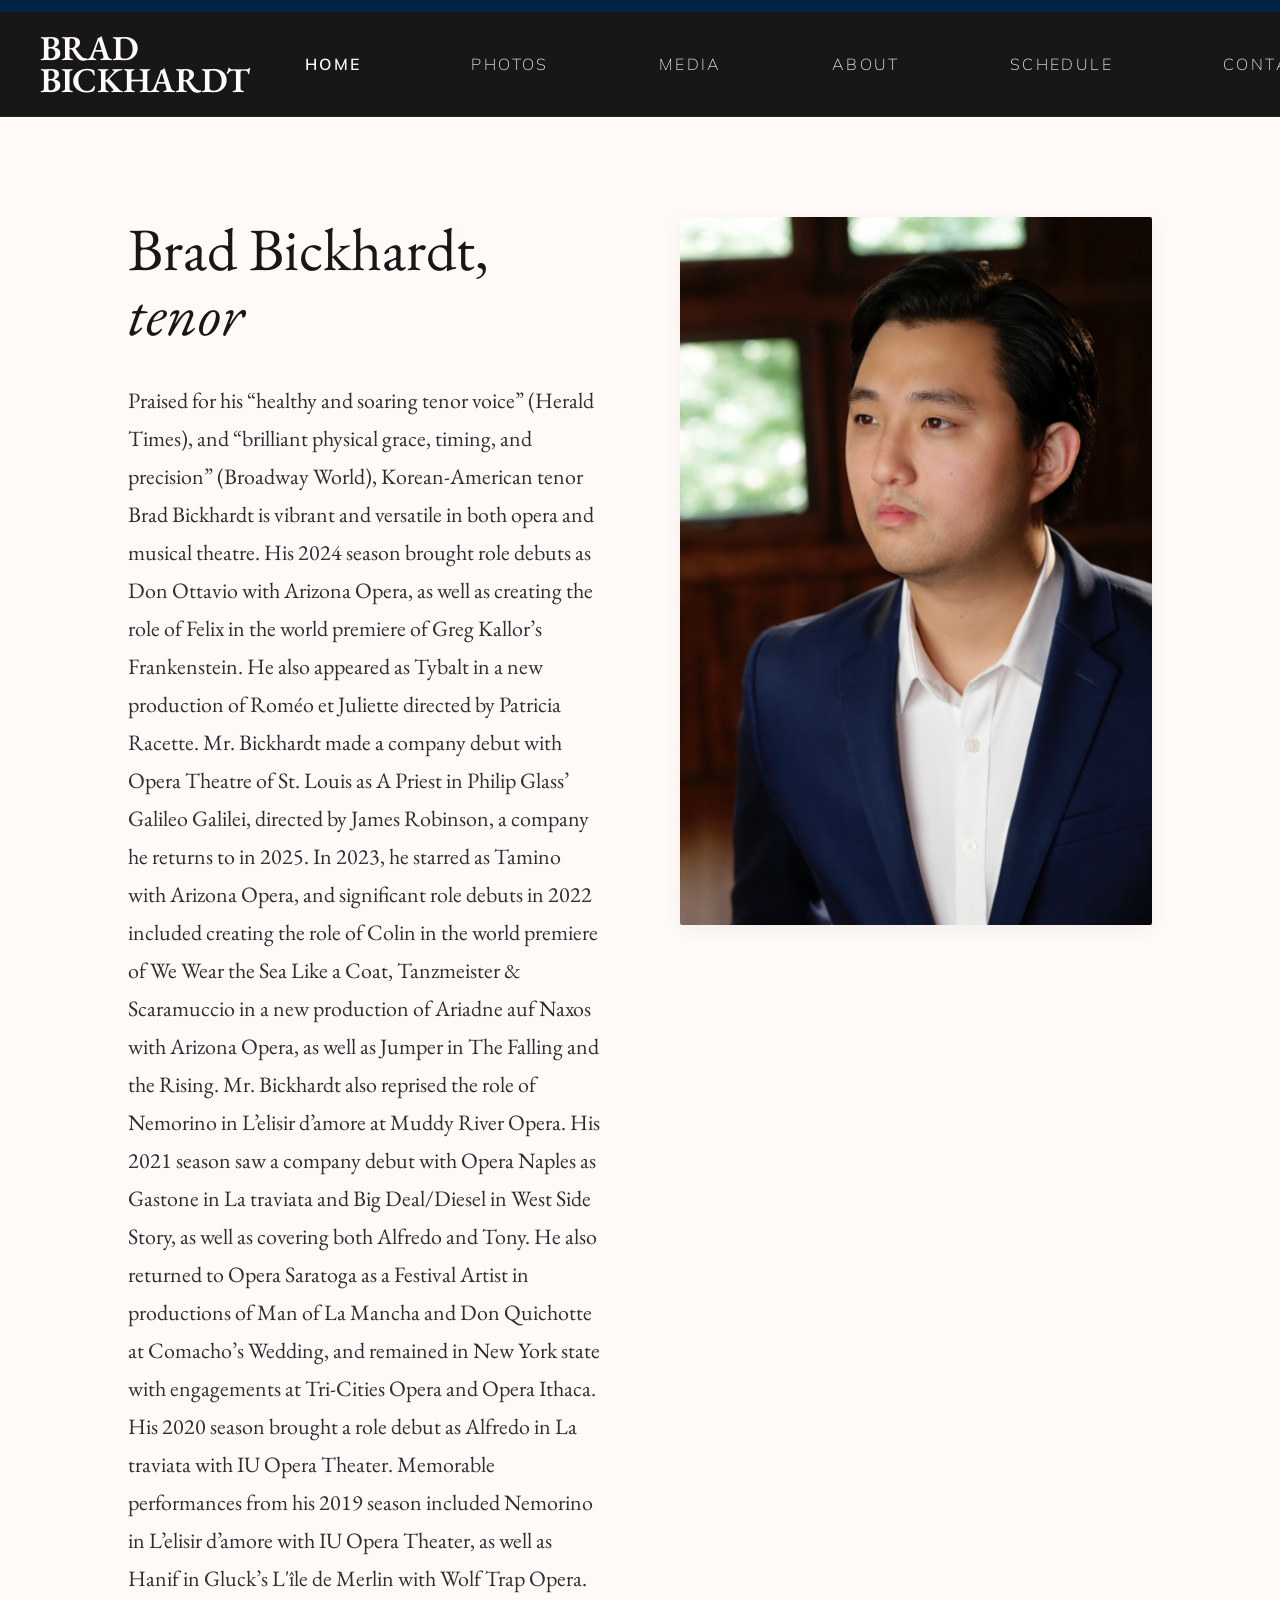
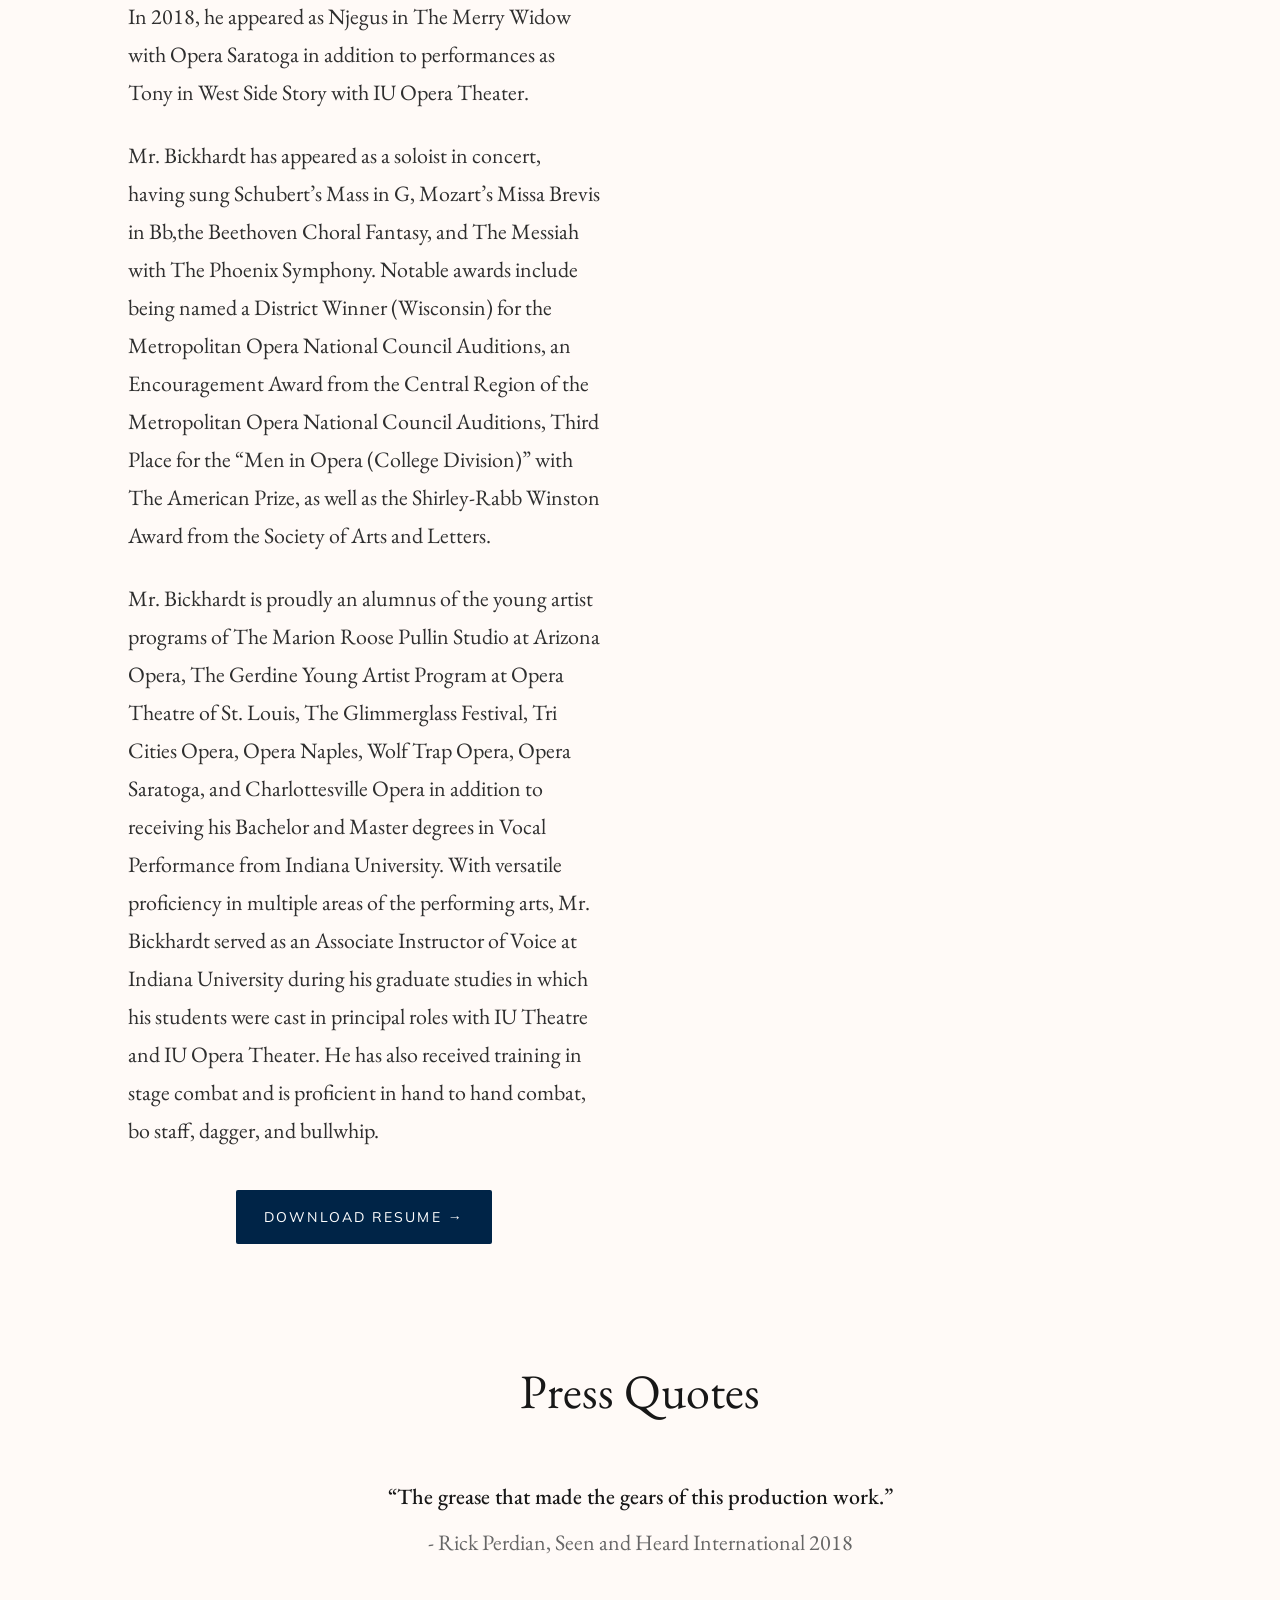
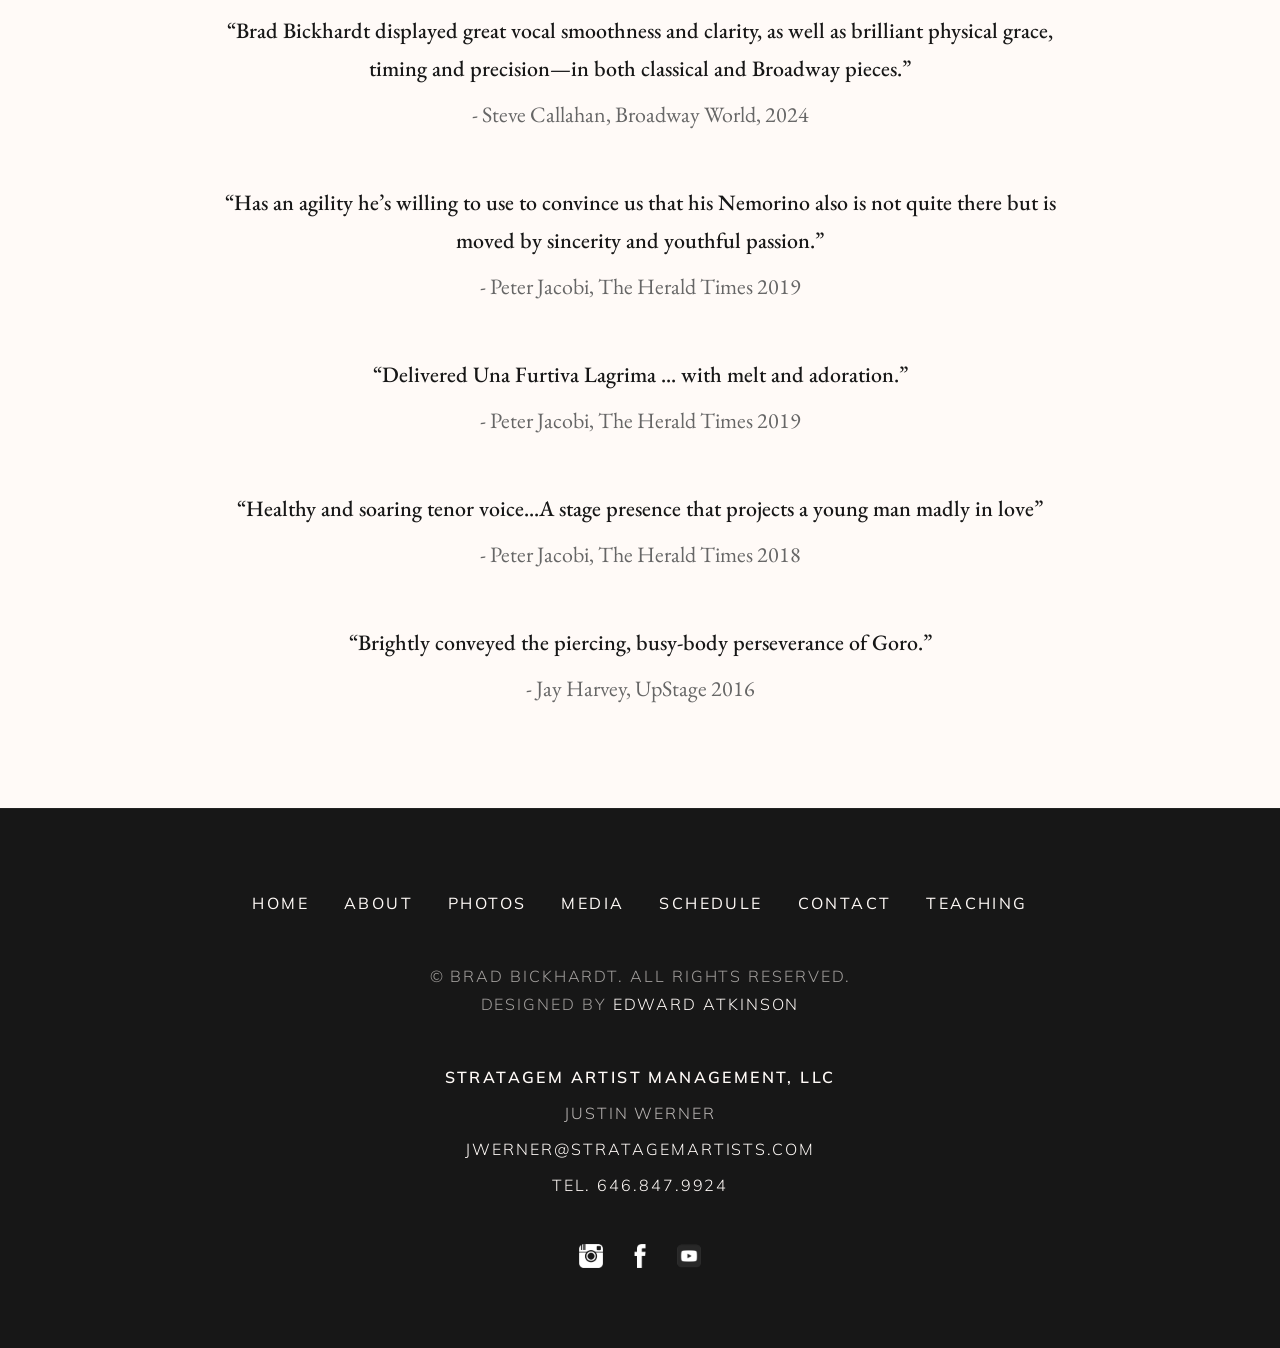
==== about/index.html @ 99a53873 "Add files via upload" ====
<!DOCTYPE html>
<html lang="en">
<head>
  <meta charset="UTF-8">
  <meta name="viewport" content="width=device-width, initial-scale=1.0">
  <title>About | Brad Bickhardt | Tenor</title>
  
  <!-- Google Fonts (EB Garamond 400/600 & Mulish 200/300/400/600) -->
  <link rel="preconnect" href="https://fonts.googleapis.com">
  <link rel="preconnect" href="https://fonts.gstatic.com" crossorigin>
  <link href="https://fonts.googleapis.com/css2?family=EB+Garamond:ital,wght@0,400..600;1,400..600&family=Mulish:wght@200;300;400;600&display=swap" rel="stylesheet">
  
  <!-- Home Page Relative Stylesheet Link -->
  <link rel="stylesheet" href="../style.css">
</head>
<body>

  <!-- Navigation Bar Component -->
  <header class="site-header">
    <div class="header-container">
      <!-- 1. Logo (Extreme Left) -->
      <a href="../" class="logo">
        BRAD<br>BICKHARDT
      </a>

      <!-- 2. Navigation Menu (Middle) -->
      <nav class="nav-menu">
        <ul class="nav-list">
          <li><a href="../" class="nav-link active">HOME</a></li>
          <li><a href="../photos/" class="nav-link">PHOTOS</a></li>
          <li><a href="../media/" class="nav-link">MEDIA</a></li>
          <li><a href="../about/" class="nav-link">ABOUT</a></li>
          <li><a href="../schedule/" class="nav-link">SCHEDULE</a></li>
          <li><a href="../contact/" class="nav-link">CONTACT</a></li>
          <li><a href="../teaching/" class="nav-link">TEACHING</a></li>
        </ul>
      </nav>

      <!-- 3. CTA Contact Button (Extreme Right on Desktop) -->
      <a href="/contact/" class="desktop-cta-button">CONTACT</a>

      <!-- 4. Hamburger Toggle (Extreme Right on Mobile) -->
      <button class="menu-toggle" aria-label="Toggle menu" aria-expanded="false">
        <span class="hamburger-line"></span>
        <span class="hamburger-line"></span>
        <span class="hamburger-line"></span>
      </button>
    </div>
  </header>

  <!-- Main Content Area -->
<main>
  <section class="about-section">
    <div class="about-container">
      
      <!-- SUB-SECTION 1: THE BIO GRID (Equal 2-Column Split) -->
      <div class="about-grid">
        <!-- Left Column: Biography Copy & Download Button -->
        <div class="about-text-col">
          <h1 class="about-headline">Brad Bickhardt, <em>tenor</em></h1>
          
          <p class="about-paragraph">Praised for his “healthy and soaring tenor voice” (Herald Times), and “brilliant physical grace, timing, and precision” (Broadway World),  Korean-American tenor Brad Bickhardt is vibrant and versatile in both opera and musical theatre. His 2024 season brought role debuts as Don Ottavio with Arizona Opera, as well as creating the role of Felix in the world premiere of Greg Kallor’s Frankenstein. He also appeared as Tybalt in a new production of Roméo et Juliette directed by Patricia Racette.  Mr. Bickhardt made a company debut with Opera Theatre of St. Louis as A Priest in Philip Glass’ Galileo Galilei, directed by James Robinson, a company he returns to in 2025. In 2023, he starred as Tamino with Arizona Opera, and significant role debuts in 2022 included creating the role of Colin in the world premiere of We Wear the Sea Like a Coat, Tanzmeister & Scaramuccio in a new production of Ariadne auf Naxos with Arizona Opera, as well as Jumper in The Falling and the Rising. Mr. Bickhardt also reprised the role of Nemorino in L’elisir d’amore at Muddy River Opera. His 2021 season saw a company debut with Opera Naples as Gastone in La traviata and Big Deal/Diesel in West Side Story, as well as covering both Alfredo and Tony. He also returned to Opera Saratoga as a Festival Artist in productions of Man of La Mancha and Don Quichotte at Comacho’s Wedding, and remained in New York state with engagements at Tri-Cities Opera and Opera Ithaca. His 2020 season brought a role debut as Alfredo in La traviata with IU Opera Theater. Memorable performances from his 2019 season included Nemorino in L’elisir d’amore with IU Opera Theater, as well as Hanif in Gluck’s L'île de Merlin with Wolf Trap Opera.  In 2018, he appeared as Njegus in The Merry Widow with Opera Saratoga in addition to performances as Tony in West Side Story with IU Opera Theater.</p>
          <p class="about-paragraph">Mr. Bickhardt has appeared as a soloist in concert, having sung Schubert’s Mass in G, Mozart’s Missa Brevis in Bb,the Beethoven Choral Fantasy, and The Messiah with The Phoenix Symphony. Notable awards include being named a District Winner (Wisconsin) for the Metropolitan Opera National Council Auditions, an Encouragement Award from the Central Region of the Metropolitan Opera National Council Auditions, Third Place for the “Men in Opera (College Division)” with The American Prize, as well as the Shirley-Rabb Winston Award from the Society of Arts and Letters.</p>
          <p class="about-paragraph">Mr. Bickhardt is proudly an alumnus of the young artist programs of The Marion Roose Pullin Studio at Arizona Opera, The Gerdine Young Artist Program at Opera Theatre of St. Louis, The Glimmerglass Festival, Tri Cities Opera, Opera Naples, Wolf Trap Opera, Opera Saratoga, and Charlottesville Opera in addition to receiving his Bachelor and Master degrees in Vocal Performance from Indiana University. With versatile proficiency in multiple areas of the performing arts, Mr. Bickhardt served as an Associate Instructor of Voice at Indiana University during his graduate studies in which his students were cast in principal roles with IU Theatre and IU Opera Theater.  He has also received training in stage combat and is proficient in hand to hand combat, bo staff, dagger, and bullwhip.</p>
          
          <!-- Centered CTA button within the left column -->
          <div class="about-button-wrapper">
            <a href="../Brad_Bickhardt_resume.pdf" target="_blank" class="btn-dark-blue">DOWNLOAD RESUME →</a>
          </div>
        </div>

        <!-- Right Column: Vertical Headshot (Expands naturally to column width) -->
        <div class="about-image-col">
          <img src="../img/headshot_about.jpeg" alt="Brad Bickhardt Portrait" class="about-headshot" loading="lazy">
        </div>
      </div>

      <!-- SUB-SECTION 2: PRESS QUOTES (Centered stack, no divider line) -->
      <div class="press-quotes-container">
        <h2 class="press-heading">Press Quotes</h2>

        <!-- Quote 1 -->
        <div class="quote-item">
          <blockquote class="quote-text">“The grease that made the gears of this production work.”</blockquote>
          <cite class="quote-cite">- Rick Perdian, Seen and Heard International 2018</cite>
        </div>

        <!-- Quote 2 -->
        <div class="quote-item">
          <blockquote class="quote-text">“Brad Bickhardt displayed great vocal smoothness and clarity, as well as brilliant physical grace, timing and precision—in both classical and Broadway pieces.”</blockquote>
          <cite class="quote-cite">- Steve Callahan, Broadway World, 2024</cite>
        </div>

        <!-- Quote 3 -->
        <div class="quote-item">
          <blockquote class="quote-text">“Has an agility he’s willing to use to convince us that his Nemorino also is not quite there but is moved by sincerity and youthful passion.”</blockquote>
          <cite class="quote-cite">- Peter Jacobi, The Herald Times 2019</cite>
        </div>

        <!-- Quote 4 -->
        <div class="quote-item">
          <blockquote class="quote-text">“Delivered Una Furtiva Lagrima ... with melt and adoration.”</blockquote>
          <cite class="quote-cite">- Peter Jacobi, The Herald Times 2019</cite>
        </div>

        <!-- Quote 5 -->
        <div class="quote-item">
          <blockquote class="quote-text">“Healthy and soaring tenor voice...A stage presence that projects a young man madly in love”</blockquote>
          <cite class="quote-cite">- Peter Jacobi, The Herald Times 2018</cite>
        </div>

        <!-- Quote 6 -->
        <div class="quote-item">
          <blockquote class="quote-text">“Brightly conveyed the piercing, busy-body perseverance of Goro.”</blockquote>
          <cite class="quote-cite">- Jay Harvey, UpStage 2016</cite>
        </div>

      </div>

    </div>
  </section>
</main>
  
   <!-- BOTTOM FOOTER COMPONENT -->
  <footer class="site-footer">
    <div class="footer-container">
      
      <!-- 1. Footer Navigation Menu -->
      <nav class="footer-nav">
        <ul class="footer-nav-list">
          <li><a href="../" class="footer-nav-link">HOME</a></li>
          <li><a href="../about/" class="footer-nav-link">ABOUT</a></li>
          <li><a href="../photos/" class="footer-nav-link">PHOTOS</a></li>
          <li><a href="../media/" class="footer-nav-link">MEDIA</a></li>
          <li><a href="../schedule/" class="footer-nav-link">SCHEDULE</a></li>
          <li><a href="../contact/" class="footer-nav-link">CONTACT</a></li>
          <li><a href="../teaching/" class="footer-nav-link">TEACHING</a></li>
        </ul>
      </nav>

      <!-- 2. Copyright / Design Credits -->
      <div class="footer-credits">
        <p>© BRAD BICKHARDT. ALL RIGHTS RESERVED.</p>
        <p>DESIGNED BY <a href="#" class="footer-link">EDWARD ATKINSON</a></p>
      </div>

      <!-- 3. Representation Details -->
      <div class="footer-management">
        <h4 class="management-title">STRATAGEM ARTIST MANAGEMENT, LLC</h4>
        <p class="management-meta">JUSTIN WERNER</p>
        <p class="management-meta"><a href="mailto:JWERNER@STRATAGEMARTISTS.COM" class="footer-link">JWERNER@STRATAGEMARTISTS.COM</a></p>
        <p class="management-meta"><a href="tel:6468479924" class="footer-link">TEL. 646.847.9924</a></p>
      </div>

      <!-- 4. PNG Social Media Icons -->
      <div class="footer-socials">
        <a href="#" class="social-icon-link" aria-label="Instagram"><img src="../img/social_inst.png" alt="Instagram"></a>
        <a href="#" class="social-icon-link" aria-label="Facebook"><img src="../img/social_fb.png" alt="Facebook"></a>
        <a href="#" class="social-icon-link" aria-label="YouTube"><img src="../img/social_yt.png" alt="YouTube"></a>
      </div>

    </div>
  </footer>

  <!-- Javascript imports -->
  <script src="../js/menu.js" defer></script>
  <script src="../js/carousel.js" defer></script>
</body>
</html>
---- style.css ----
/* ==========================================================================
   1. GLOBAL RESET & BASE STYLES
   ========================================================================== */
* {
  box-sizing: border-box;
  margin: 0;
  padding: 0;
}

body {
  background-color: #171717; /* Slate base background */
  font-family: 'Mulish', 'Muli', sans-serif;
  color: #fffaf7;
  -webkit-font-smoothing: antialiased;
  -moz-osx-font-smoothing: grayscale;
}

/* Shared Utility Style: Dark Blue Block Button & Desktop CTA Button */
.btn-dark-blue,
.desktop-cta-button {
  display: inline-block;
  background-color: #002447; /* Dark Blue */
  color: #ffffff; /* Solid White */
  font-family: 'Mulish', 'Muli', sans-serif;
  font-size: 14px;
  line-height: 22px;
  font-weight: 400; /* Normal */
  letter-spacing: 0.15em;
  text-decoration: none;
  text-transform: uppercase;
  padding: 16px 28px; /* Increased vertical padding to 16px */
  border-radius: 2px;
  text-align: center;
  transition: background-color 0.25s ease, color 0.25s ease;
}

.btn-dark-blue:hover,
.desktop-cta-button:hover {
  background-color: #bc672c; /* Warm Tan/Orange */
  color: #ffffff;
}

/* ==========================================================================
   2. HEADER & NAVIGATION STYLES
   ========================================================================== */
.site-header {
  background-color: #171717; /* Solid Slate */
  border-top: 12px solid #002447; /* Tripled Dark Blue bar at the top edge */
  border-bottom: 1px solid rgba(255, 250, 247, 0.05); /* Subtle bottom divider */
  position: sticky;
  top: 0;
  width: 100%;
  z-index: 1000;
}

.header-container {
  width: 100%;             /* Allow menu to expand to screen edges */
  max-width: none;         /* Remove layout caps so it goes all the way left/right */
  padding: 20px 40px;      /* Generous breathing room padding at screen edges */
  display: flex;
  justify-content: space-between; /* Pushes Logo left, Menu center, CTA right */
  align-items: center;
}

/* Logo Sizing & Typography */
.logo {
  font-family: 'EB Garamond', serif;
  font-size: 35px;
  line-height: 32px;
  font-weight: 600;
  color: #fffaf7;
  text-decoration: none;
  text-transform: uppercase;
  display: inline-block;
  letter-spacing: -0.01em;
  transition: opacity 0.25s ease;
}

.logo:hover {
  opacity: 0.85;
}

/* Navigation List Wrapper */
.nav-menu {
  display: flex;
  align-items: center;
}

.nav-list {
  display: flex;
  align-items: center;
  list-style: none;
}

/* Standard Nav Link Style */
.nav-link {
  font-family: 'Mulish', 'Muli', sans-serif;
  font-size: 16px; /* Sized precisely */
  line-height: 28px; /* Line height precisely matched */
  font-weight: 200; /* Extra Light */
  color: #fffaf7;
  text-decoration: none;
  text-transform: uppercase;
  letter-spacing: 0.15em;
  display: inline-block;
  
  /* Layout Spacing Specifications */
  padding: 15px 30px; /* 15px vertical padding, 30px horizontal padding */
  margin: 0 25px; /* 25px left/right margin spacing */
  
  transition: color 200ms ease; 
}

/* Hover State: Color fades smoothly to warm orange/tan (#bc672c), weight stays 200 */
.nav-link:hover {
  color: #bc672c;
}

/* Active State: Bold (Semi-Bold 600) and White */
.nav-link.active {
  font-weight: 600; /* Semi-Bold */
  color: #fffaf7;
}

/* Ensure active link stays white when hovered */
.nav-link.active:hover {
  color: #fffaf7;
}

/* Desktop-specific structural overrides for CTA button */
.desktop-cta-button {
  display: inline-block; 
}

/* Mobile Toggle Hamburger Button (Hidden on Desktop) */
.menu-toggle {
  display: none; /* Hidden on desktop */
  background: none;
  border: none;
  cursor: pointer;
  width: 44px;
  height: 44px;
  position: relative; /* Establish absolute alignment boundary for lines */
  border-radius: 4px;
  transition: background-color 0.25s ease;
}

/* Absolute vertical position stacking for pixel-perfect centering */
.hamburger-line {
  display: block;
  width: 24px;
  height: 2px;
  background-color: #fffaf7;
  position: absolute;
  left: 10px; /* Centered horizontally: (44px button - 24px line) / 2 */
  transition: transform 0.3s ease, opacity 0.3s ease, background-color 0.3s ease;
}

/* Base vertical offsets for default state */
.hamburger-line:nth-child(1) {
  top: 15px; /* Offset top */
}
.hamburger-line:nth-child(2) {
  top: 21px; /* Exactly centered */
}
.hamburger-line:nth-child(3) {
  top: 27px; /* Offset bottom */
}

/* ==========================================================================
   3. HERO CAROUSEL STYLES
   ========================================================================== */
.hero-carousel {
  position: relative;
  width: 100%;
  height: 90vh; /* Scaled precisely to 90% viewport height */
  overflow: hidden;
  background-color: #171717; /* Dark background fallback */
}

.carousel-container {
  position: relative;
  width: 100%;
  height: 100%;
}

/* Absolute Stacked Slides for Cross-Fade */
.carousel-slide {
  position: absolute;
  top: 0;
  left: 0;
  width: 100%;
  height: 100%;
  background-size: cover;
  background-position: center;
  background-repeat: no-repeat;
  opacity: 0;
  pointer-events: none;
  z-index: 1;
  transition: opacity 500ms ease-in-out; 
}

.carousel-slide.active {
  opacity: 1;
  pointer-events: auto;
  z-index: 2;
}

/* Vignette Legibility Protection Overlay */
.carousel-overlay {
  position: absolute;
  top: 0;
  left: 0;
  width: 100%;
  height: 100%;
  background: linear-gradient(
    to bottom,
    rgba(23, 23, 23, 0.1) 0%,
    rgba(23, 23, 23, 0.3) 50%,
    rgba(23, 23, 23, 0.75) 100%
  );
  z-index: 3;
}

/* Quote Layout */
.carousel-content {
  position: absolute;
  bottom: 12%; /* Sits elegantly above bottom dots margin */
  left: 50%;
  transform: translateX(-50%);
  width: 90%;
  max-width: 950px;
  text-align: center;
  z-index: 4;
}

.carousel-quote {
  font-family: 'EB Garamond', serif;
  font-size: clamp(24px, 4vw, 40px); /* Seamlessly scales size on smaller screens */
  line-height: 1.35;
  font-weight: 600; /* Styled Bold serif */
  color: #fffaf7;
  margin-bottom: 15px;
  text-shadow: 0 2px 12px rgba(0, 0, 0, 0.5); /* Boosts reading contrast on lighter sets */
}

.carousel-cite {
  font-family: 'Mulish', 'Muli', sans-serif;
  font-size: clamp(12px, 1.5vw, 15px);
  font-weight: 400;
  text-transform: uppercase;
  color: #fffaf7;
  letter-spacing: 0.2em;
  display: block;
  text-shadow: 0 1px 6px rgba(0, 0, 0, 0.5);
}

/* Slide Navigation Chevrons */
.carousel-nav {
  position: absolute;
  top: 50%;
  transform: translateY(-50%);
  background: none;
  border: none;
  cursor: pointer;
  padding: 15px;
  z-index: 5;
  transition: opacity 0.2s ease, transform 0.2s ease;
  display: flex;
  align-items: center;
  justify-content: center;
  opacity: 0.6;
}

.carousel-nav:hover {
  opacity: 1;
  transform: translateY(-50%) scale(1.1);
}

.carousel-prev {
  left: 20px;
}

.carousel-next {
  right: 20px;
}

.carousel-nav svg {
  width: clamp(30px, 4.5vw, 44px);
  height: clamp(30px, 4.5vw, 44px);
  filter: drop-shadow(0 2px 6px rgba(0, 0, 0, 0.5));
}

/* Slide Indicator Dots Container */
.carousel-dots {
  position: absolute;
  bottom: 5%;
  left: 50%;
  transform: translateX(-50%);
  display: flex;
  gap: 12px;
  z-index: 5;
}

/* Dot Style */
.carousel-dot {
  width: 10px;
  height: 10px;
  border-radius: 50%;
  border: none;
  background-color: rgba(255, 250, 247, 0.4); /* Muted inactive dot */
  cursor: pointer;
  transition: background-color 0.25s ease, transform 0.25s ease;
}

.carousel-dot:hover {
  background-color: rgba(255, 250, 247, 0.7);
}

.carousel-dot.active {
  background-color: #fffaf7; /* Solid active white */
  transform: scale(1.2);
}

/* ==========================================================================
   4. CONTENT GRID STYLES (Light Off-White Section)
   ========================================================================== */
.home-grid-section {
  background-color: #fffaf7; /* Light warm off-white */
  color: #171717; /* Dark slate text for maximum legibility */
  padding: 100px 0; /* Let grid-container manage the centered width padding */
  width: 100%;
}

.grid-container {
  width: 80%;             /* Desktop layout set at exactly 80% screen width */
  max-width: none;         
  margin: 0 auto;          /* Centers container on screen */
  display: flex;
  flex-direction: column;
  gap: 120px; /* Separator gap between Bio Block and Video Block */
}

/* SUB-SECTION 1: BIO BLOCK STYLE */
.bio-grid {
  display: grid;
  grid-template-columns: 1fr 1fr; /* Symmetrical split */
  gap: 80px;
  align-items: center; /* Vertically centers copy text beside portrait image */
}

.bio-text-col {
  display: flex;
  flex-direction: column;
  align-items: flex-start; /* Aligns read-more button left */
}

.grid-headline {
  font-family: 'EB Garamond', serif;
  font-size: 60px; /* Exact size */
  line-height: 65px; /* Exact line-height */
  font-weight: 600;
  color: #171717;
  margin-bottom: 25px;
}

.grid-paragraph {
  font-family: 'EB Garamond', serif; /* Updated font to elegant serif */
  font-size: 22px; /* Exact size */
  line-height: 38px; /* Exact line-height */
  font-weight: 400;
  color: #2e2e2e;
  margin-bottom: 35px;
}

.bio-image-col {
  display: flex;
  justify-content: center;
}

.bio-headshot {
  width: 100%;
  height: auto;
  display: block;
  border-radius: 2px;
  box-shadow: 0 4px 20px rgba(0, 0, 0, 0.05); /* Soft drop shadow definition */
}

/* SUB-SECTION 2: VIDEO BLOCK STYLE */
.video-grid {
  display: grid;
  grid-template-columns: 1fr 1fr;
  gap: 80px; /* Wide gap matches layout columns */
}

.video-card {
  display: flex;
  flex-direction: column;
  align-items: flex-start;
}

/* Fluid Aspect-Ratio Wrapper (Responsive 16:9) */
.video-iframe-wrapper {
  position: relative;
  width: 100%;
  padding-bottom: 56.25%; /* Keeps exact 16:9 proportion */
  height: 0;
  overflow: hidden;
  border-radius: 2px;
  background-color: #000;
  margin-bottom: 25px;
  box-shadow: 0 4px 15px rgba(0, 0, 0, 0.05);
}

.video-iframe-wrapper iframe {
  position: absolute;
  top: 0;
  left: 0;
  width: 100%;
  height: 100%;
  border: 0;
}

.video-title {
  font-family: 'EB Garamond', serif;
  font-size: 32px; /* Exact size */
  line-height: 28px; /* Exact line-height */
  font-weight: 600;
  color: #171717;
  margin-bottom: 15px;
}

.video-meta {
  font-family: 'Mulish', 'Muli', sans-serif;
  font-size: 16px; /* Exact size */
  line-height: 28px; /* Exact line-height */
  font-weight: 300; /* Light 300 */
  color: #666666;
  text-transform: uppercase;
  letter-spacing: 0.12em;
  margin-bottom: 25px;
}

/* ==========================================================================
   5. FULL-WIDTH BANNER STYLES
   ========================================================================== */
.photo-banner-section {
  position: relative;
  width: 100%;
  height: 75vh; /* Updated precisely to 75vh height */
  min-height: 450px;
  background-size: cover;
  background-position: center;
  background-repeat: no-repeat;
  display: flex;
  justify-content: center;
  align-items: flex-end; /* Pin overlay button near the bottom frame border */
  padding-bottom: 60px; /* Spacing margin from bottom viewport frame */
}

/* Vignette Legibility Protection Overlay */
.photo-banner-overlay {
  position: absolute;
  top: 0;
  left: 0;
  width: 100%;
  height: 100%;
  background: linear-gradient(
    to bottom,
    rgba(23, 23, 23, 0.1) 0%,
    rgba(23, 23, 23, 0.4) 100%
  );
  z-index: 1;
}

.photo-banner-content {
  position: relative;
  z-index: 2;
}

/* Solid White Banner CTA Button */
.btn-white {
  display: inline-block;
  background-color: #ffffff;
  color: #171717; /* Slate dark contrast */
  font-family: 'Mulish', 'Muli', sans-serif;
  font-size: 14px;
  line-height: 22px;
  font-weight: 400; /* Normal weight */
  letter-spacing: 0.15em;
  text-decoration: none;
  text-transform: uppercase;
  padding: 16px 36px; /* Slightly wider padding footprint for horizontal symmetry */
  border-radius: 2px;
  box-shadow: 0 4px 15px rgba(0, 0, 0, 0.15); /* Strong contrast shadow */
  transition: background-color 0.25s ease, color 0.25s ease;
}

.btn-white:hover {
  background-color: #bc672c; /* Warm Tan/Orange */
  color: #ffffff;
}

/* ==========================================================================
   6. BOTTOM FOOTER STYLES
   ========================================================================== */
.site-footer {
  background-color: #171717; /* Solid Slate */
  border-top: 1px solid rgba(255, 250, 247, 0.05); /* Subtle baseline border separator */
  padding: 80px 40px;
  width: 100%;
}

.footer-container {
  width: 80%; /* Match centered layout column widths on desktop */
  max-width: none;
  margin: 0 auto;
  display: flex;
  flex-direction: column;
  align-items: center;
  gap: 45px; /* Clean spacing between subdivisions */
  text-align: center;
}

/* Footer Nav Sizing & Layout */
.footer-nav-list {
  display: flex;
  justify-content: center;
  list-style: none;
  gap: 35px; /* Spacing between navigation links */
}

.footer-nav-link {
  font-family: 'Mulish', 'Muli', sans-serif;
  font-size: 16px; /* Match Nav Links Size */
  line-height: 28px; /* Match Nav Links Height */
  font-weight: 400;
  color: #fffaf7;
  text-decoration: none;
  text-transform: uppercase;
  letter-spacing: 0.15em;
  transition: color 0.2s ease;
}

.footer-nav-link:hover {
  color: #bc672c; /* Cohesive Warm Tan hover transition */
}

/* Secondary Anchor Links */
.footer-link {
  color: #fffaf7;
  text-decoration: none;
  transition: color 0.2s ease;
}

.footer-link:hover {
  color: #bc672c;
}

/* Copyright & Design Credits */
.footer-credits {
  font-family: 'Mulish', 'Muli', sans-serif;
  font-size: 16px; /* Sized to match primary text blocks */
  line-height: 28px; /* Height matched */
  font-weight: 300; /* Clean Light */
  color: rgba(255, 250, 247, 0.6); /* Soft secondary text contrast */
  letter-spacing: 0.12em;
}

/* Representation Block */
.footer-management {
  display: flex;
  flex-direction: column;
  gap: 8px;
}

.management-title {
  font-family: 'Mulish', 'Muli', sans-serif;
  font-size: 16px; /* Match Title blocks */
  line-height: 28px; /* Height matched */
  font-weight: 600; /* Bold header */
  color: #fffaf7;
  letter-spacing: 0.15em;
}

.management-meta {
  font-family: 'Mulish', 'Muli', sans-serif;
  font-size: 16px; /* Sized to match standard text blocks */
  line-height: 28px; /* Height matched */
  font-weight: 300; /* Clean Light */
  color: rgba(255, 250, 247, 0.7);
  letter-spacing: 0.12em;
}

/* Social Media png Icons */
.footer-socials {
  display: flex;
  gap: 25px; /* Gap between icons */
  justify-content: center;
  align-items: center;
}

.social-icon-link {
  display: inline-block;
  transition: opacity 0.2s ease, transform 0.2s ease;
}

.social-icon-link:hover {
  opacity: 0.8;
  transform: scale(1.1); /* Subtle zoom depth */
}

.social-icon-link img {
  width: 24px; /* Exact custom layout size limit */
  height: 24px;
  object-fit: contain;
  display: block;
}

/* ==========================================================================
   7. ABOUT PAGE STYLES (Primary Desktop Grid)
   ========================================================================== */
.about-section {
  background-color: #fffaf7; /* Matches light warm off-white content background */
  color: #171717; /* Dark slate text for reading contrast */
  padding: 100px 0;
  width: 100%;
}

.about-container {
  width: 80%; /* Centers cleanly and mirrors home grid widths on desktop */
  max-width: none;
  margin: 0 auto;
  display: flex;
  flex-direction: column;
  gap: 120px; /* Breathing room space before quotes block */
}

.about-grid {
  display: grid;
  grid-template-columns: 1fr 1fr; /* Symmetrical equal column split */
  gap: 80px;
  align-items: start; /* Locks text column baseline alignment to top */
}

.about-text-col {
  display: flex;
  flex-direction: column;
}

.about-headline {
  font-family: 'EB Garamond', serif;
  font-size: 60px; /* Spec matches requested 60px size */
  line-height: 65px; /* Spec matches requested 65px height */
  font-weight: 400; /* Garamond 400 normal weight */
  color: #171717;
  margin-bottom: 35px;
}

.about-headline em {
  font-style: italic;
  font-weight: 400;
}

.about-paragraph {
  font-family: 'EB Garamond', serif;
  font-size: 22px;
  line-height: 38px;
  font-weight: 400;
  color: #2e2e2e;
  margin-bottom: 25px;
}

.about-paragraph:last-of-type {
  margin-bottom: 0;
}

/* Centered Button Wrapper to align block button precisely inside text column */
.about-button-wrapper {
  display: flex;
  justify-content: center;
  margin-top: 40px;
  width: 100%;
}

/* Download Resume Button (Muli/Mulish, Weight 200, 12px, 28px height, uniform padding) */
.about-btn-resume {
  display: inline-block;
  background-color: #002447; /* Dark Blue */
  color: #ffffff; /* Solid White */
  font-family: 'Mulish', 'Muli', sans-serif;
  font-size: 12px;
  line-height: 28px;
  font-weight: 200; /* Extra Light */
  letter-spacing: 0.15em;
  text-decoration: none;
  text-transform: uppercase;
  padding: 16px 28px; /* Uniform vertical and horizontal padding matching home page buttons */
  border-radius: 2px;
  text-align: center;
  transition: background-color 0.25s ease, color 0.25s ease;
}

.about-btn-resume:hover {
  background-color: #bc672c; /* Warm Tan/Orange */
  color: #ffffff;
}

.about-image-col {
  display: flex;
  justify-content: center;
}

.about-headshot {
  width: 100%;
  height: auto;
  display: block;
  border-radius: 2px;
  box-shadow: 0 4px 20px rgba(0, 0, 0, 0.05);
}

/* Press Quotes styling blocks */
.press-quotes-container {
  display: flex;
  flex-direction: column;
  align-items: center;
  text-align: center;
}

.press-heading {
  font-family: 'EB Garamond', serif;
  font-size: 48px;
  line-height: 54px;
  font-weight: 400;
  color: #171717;
  margin-bottom: 60px;
}

.quote-item {
  margin-bottom: 50px;
  max-width: 850px;
  width: 100%;
}

.quote-item:last-child {
  margin-bottom: 0;
}

.quote-text {
  font-family: 'EB Garamond', serif;
  font-size: 22px; /* Set precisely to 22px */
  line-height: 38px; /* Set precisely to 38px line height */
  font-weight: 500; /* Medium weight */
  color: #171717;
  margin-bottom: 8px; /* Tight visual margin before citation source */
}

.quote-cite {
  font-family: 'EB Garamond', serif; /* Critically set to EB Garamond */
  font-size: 22px; /* Set precisely to 22px */
  line-height: 38px; /* Set precisely to 38px line height */
  font-weight: 400; /* Weight 400 normal */
  color: #666666;
  font-style: normal; /* Removes default citation italics */
  display: block;
}

/* ==========================================================================
   10. TEACHING PAGE STYLES (Added)
   ========================================================================== */
.teaching-section {
  background-color: #fff4ed; /* Light warm off-white */
  color: #171717; /* Dark slate text */
  padding: 100px 0;
  width: 100%;
}

.teaching-container {
  width: 80%; /* Content column set exactly to 90% */
  margin: 0 auto;
  display: flex;
  flex-direction: column;
}

.teaching-heading {
  font-family: 'EB Garamond', serif;
  font-size: 60px;
  line-height: 65px;
  font-weight: 400; /* Regular weight */
  color: #171717;
  text-align: center;
  margin-bottom: 60px;
}

.teaching-grid {
  display: grid;
  grid-template-columns: 1fr 1fr; /* Symmetrical split */
  gap: 80px;
  align-items: start;
}

.section-subheading {
  font-family: 'Mulish', sans-serif;
  font-size: 22px;
  line-height: 28px;
  font-weight: 700;
  text-transform: uppercase;
  letter-spacing: 0.12em;
  color: #171717;
  margin-bottom: 30px;
}

.rates-subheading {
  margin-top: 50px; /* Creates separating gap below the testimonials */
}

.teaching-paragraph {
  font-family: 'EB Garamond', serif;
  font-size: 22px;
  line-height: 38px;
  font-weight: 400;
  color: #2e2e2e;
  margin-bottom: 25px;
}

.teaching-paragraph:last-of-type {
  margin-bottom: 0;
}

.teaching-quote {
  font-family: 'EB Garamond', serif;
  font-style: italic; /* Beautiful Garamond Italics */
  font-size: 30px;
  line-height: 42px;
  font-weight: 400;
  color: #2e2e2e;
  margin-bottom: 30px;
}

.teaching-quote:last-of-type {
  margin-bottom: 0;
}

.rates-list {
  list-style: none;
}

.rate-item {
  font-family: 'EB Garamond', serif;
  font-size: 22px;
  line-height: 38px;
  font-weight: 400;
  color: #2e2e2e;
}

/* Centered CTA wrapper and button styles */
.teaching-cta-wrapper {
  display: flex;
  justify-content: center;
  margin-top: 80px;
  width: 100%;
}

.teaching-cta-button {
  display: inline-block;
  background-color: #002447; /* Dark Blue */
  color: #ffffff;
  font-family: 'Mulish', sans-serif;
  font-size: 14px;
  line-height: 22px;
  font-weight: 400;
  letter-spacing: 0.15em;
  text-decoration: none;
  text-transform: uppercase;
  padding: 16px 36px; /* Matches the visual weight of other bottom buttons */
  border-radius: 2px;
  text-align: center;
  transition: background-color 0.25s ease, color 0.25s ease;
}

.teaching-cta-button:hover {
  background-color: #bc672c; /* Warm Tan/Orange */
  color: #ffffff;
}

/* ==========================================================================
   11. CONTACT PAGE STYLES (Added)
   ========================================================================== */
.contact-section {
  background-color: #fff4ed; /* Matches warm off-white base pages */
  color: #171717; /* Dark slate text */
  padding: 100px 0;
  width: 100%;
  text-align: center;
}

.contact-container {
  width: 80%; /* Sets centered content column to exactly 80% on desktop */
  max-width: 800px;
  margin: 0 auto;
}

.contact-heading {
  font-family: 'EB Garamond', serif;
  font-size: 60px;
  line-height: 65px;
  font-weight: 400; /* Regular weight EB Garamond */
  color: #171717;
  margin-bottom: 40px;
}

.contact-info {
  display: flex;
  flex-direction: column;
  gap: 2px; /* Clean spacing between rows */
  align-items: center;
}

.contact-subtext {
  font-family: 'Mulish', sans-serif;
  font-size: 18px;
  line-height: 28px;
  font-weight: 300;
  color: #2e2e2e;
  letter-spacing: 0.05em;
}

.contact-link-row {
  font-family: 'Mulish', sans-serif;
  font-size: 18px;
  line-height: 28px;
}

.contact-link {
  color: #171717;
  text-decoration: underline;
  text-underline-offset: 4px; /* Elevates baseline underline for clean letter clearance */
  transition: color 0.25s ease;
}

.contact-link:hover {
  color: #bc672c; /* Cohesive Warm Tan transition on hover states */
}

/* Big Stage Banner Section */
.contact-banner-section {
  width: 100%;
  height: 90vh; /* Set as a tall dramatic background photo panel */
  min-height: 450px;
  background-image: url('img/contact_stage.jpg'); /* Handled relative to CSS root directory */
  background-size: cover;
  background-position: top;
  background-repeat: no-repeat;
}

/* ==========================================================================
   12. SCHEDULE PAGE STYLES (Added)
   ========================================================================== */
.schedule-hero {
  position: relative;
  width: 100%;
  /* Implements 180 DEG linear gradient layer transitioning to solid Webflow dark blue */
  background: linear-gradient(180deg, rgba(0, 36, 71, 0) 0%, rgba(0, 36, 71, 1) 100%), 
              url('img/carousel-1.jpg');
  background-size: cover;
background-position: center, 50% 20%; 
  background-repeat: no-repeat;
  display: flex;
  align-items: center;
  padding: 100px 0;
}

.schedule-hero-container {
  width: 50%; /* Upper content container width */
  margin: 0 auto;
}

.schedule-hero-grid {
  display: grid;
  grid-template-columns: 1.2fr 0.8fr; /* Keeps right column clear to expose hero photo */
  gap: 80px;
}

.upcoming-heading {
  font-family: 'EB Garamond', serif;
  font-size: 70px;
  line-height: 70px;
  font-weight: 500; /* Medium Weight */
  font-style: italic; /* Italic */
  color: #fffaf7;
  margin-bottom: 50px;
}

.schedule-item {
  margin-bottom: 40px;
}

.schedule-item:last-child {
  margin-bottom: 0;
}

.opera-title {
  font-family: 'EB Garamond', serif;
  font-size: 32px;
  line-height: 32px;
  font-weight: 800; /* Extra Bold */
  text-transform: uppercase;
  margin-bottom: 12px;
}

.opera-meta {
  font-family: 'Mulish', sans-serif;
  font-size: 16px;
  line-height: 28px;
  font-weight: 300;
  text-transform: uppercase;
  letter-spacing: 0.12em;
}

/* Color thematic controls for overlay vs page backgrounds */
.item-light .opera-title,
.item-light .opera-meta {
  color: #fffaf7;
}

.item-dark .opera-title {
  color: #171717; /* Dark slate */
}

.item-dark .opera-meta {
  color: #2e2e2e; /* Muted slate */
}

.schedule-footnote {
  font-family: 'Mulish', sans-serif;
  font-size: 14px;
  line-height: 20px;
  font-weight: 300;
  color: #666666;
  text-transform: lowercase;
  margin-top: 4px;
}

/* Past Performances Lower Layout Section */
.schedule-past-section {
  background-color: #fff4ed; /* Set cleanly to warm peachy background color */
  padding: 100px 0;
  width: 100%;
}

.schedule-past-container {
  width: 80%; /* Updated to exactly 80% content width on desktop */
  max-width: 800px; /* Constrains column width to match screenshot bounds */
  margin: 0 auto;
  display: flex;
  flex-direction: column;
}

.schedule-past-list {
  display: flex;
  flex-direction: column;
}

.schedule-cta-wrapper {
  display: flex;
  justify-content: center;
  margin-top: 60px;
  width: 100%;
}

/* ==========================================================================
   13. PHOTOS PAGE STYLES (Added)
   ========================================================================== */
.photos-section {
  background-color: #fffaf7; /* Elegant off-white backdrop */
  padding: 100px 0;
  width: 100%;
}

.photos-container {
  width: 60%; /* Updated to exactly 60% on desktop as requested */
  max-width: none;
  margin: 0 auto;
  display: flex;
  flex-direction: column;
  gap: 40px; /* Sets unified gap space between stacked elements */
}

.photo-stacked {
  width: 100%;
  height: auto;
  display: block;
}

/* 2-Column Section (Columns 3) */
.photos-columns-grid {
  display: grid;
  grid-template-columns: 1fr 1fr; /* Symmetrical equal-width split */
  gap: 40px;
}

.photos-column {
  display: flex;
  flex-direction: column;
  gap: 40px;
}

.photo-grid-item {
  width: 100%;
  height: auto;
  display: block;
}

/* ==========================================================================
   8. RESPONSIVE MOBILE STYLES (CONSOLIDATED 991px Breakpoint)
   ========================================================================== */
@media (max-width: 991px) {
  /* Spacing adjustment for smaller mobile/tablet layouts */
  .header-container {
    padding: 15px 20px;
  }

  .logo {
    font-size: 28px;
    line-height: 26px;
  }

  /* Show the mobile menu toggle on the right side of flex container */
  .menu-toggle {
    display: flex;
  }

  /* Hide the desktop CTA button entirely on mobile layout */
  .desktop-cta-button {
    display: none !important;
  }

  /* When the mobile menu is active, the toggle turns orange */
  .menu-toggle.open {
    background-color: #bc672c;
  }
  
  .menu-toggle.open .hamburger-line {
    background-color: #fffaf7;
  }

  /* Pixel-perfect alignment transformation to 'X' */
  .menu-toggle.open .hamburger-line:nth-child(1) {
    transform: translateY(6px) rotate(45deg); /* Slides 6px to center, rotates */
  }
  .menu-toggle.open .hamburger-line:nth-child(2) {
    opacity: 0;
    transform: scale(0); /* Smoothly shrinks out of view */
  }
  .menu-toggle.open .hamburger-line:nth-child(3) {
    transform: translateY(-6px) rotate(-45deg); /* Slides -6px to center, rotates */
  }

  /* Dropdown Navigation Menu - Custom Animatable Slide Fade-down */
  .nav-menu {
    position: absolute;
    top: 100%; /* Sits exactly below the header */
    left: 0;
    width: 100%;
    background-color: #171717; /* Solid Slate */
    border-bottom: 2px solid #bc672c; /* Highlight base edge of open menu */
    padding: 20px 0 40px 0;
    
    /* Default Hidden/Collapsed State */
    opacity: 0;
    visibility: hidden;
    transform: translateY(-15px); /* Offsets slightly upward */
    pointer-events: none; /* Prevents ghost-clicking hidden links */
    
    /* Smooth GPU transition across all properties */
    transition: opacity 300ms ease, transform 300ms ease, visibility 300ms;
    z-index: 999;
  }

  /* Smoothly transitions into view when active class is present */
  .nav-menu.open {
    opacity: 1;
    visibility: visible;
    transform: translateY(0); /* Slides down to natural position */
    pointer-events: auto;
  }

  .nav-list {
    flex-direction: column;
    width: 100%;
    gap: 0;
  }

  .nav-list li {
    width: 100%;
    text-align: center;
  }

  .nav-link {
    display: block;
    padding: 18px 0 !important; /* Safe mobile padding override */
    margin: 0 !important; /* Reset desktop-only margin spacing on mobile layout */
    font-size: 16px;
    letter-spacing: 0.2em;
    width: 100%;
  }

  /* Content Grid Responsive Overrides for smaller devices */
  .home-grid-section {
    padding: 60px 0; 
  }

  .grid-container {
    width: 100%; /* Spans 100% on mobile */
    padding: 0 20px; /* Safe appropriate mobile layout margins */
    gap: 80px;
  }

  /* Bio collapses to single column (Text naturally flows first, image second) */
  .bio-grid {
    grid-template-columns: 1fr;
    gap: 40px;
  }

  .grid-headline {
    font-size: 38px; /* Scaled down slightly to fit smaller displays safely */
    line-height: 44px;
  }

  .grid-paragraph {
    font-size: 18px; /* Scaled down slightly for mobile reading */
    line-height: 32px;
  }

  /* Video collapses to single column */
  .video-grid {
    grid-template-columns: 1fr;
    gap: 50px;
  }

  .video-title {
    font-size: 24px;
    line-height: 26px;
  }

  .video-meta {
    font-size: 14px;
    line-height: 24px;
  }

  /* Full-Width Photo Banner Mobile adjustments */
  .photo-banner-section {
    height: 50vh;
    min-height: 350px;
    padding-bottom: 40px;
  }

  /* Footer Mobile overrides */
  .site-footer {
    padding: 60px 0;
  }

  .footer-container {
    width: 100%;
    padding: 0 20px;
    gap: 35px;
  }

  .footer-nav-list {
    flex-direction: column; /* Vertical link stacks on mobile */
    gap: 20px;
    width: 100%;
    align-items: center;
  }

  .footer-nav-link {
    font-size: 16px;
    letter-spacing: 0.2em;
    display: block;
    width: 100%;
    text-align: center;
  }
  
  .footer-credits,
  .management-title,
  .management-meta {
    font-size: 14px; /* Mobile readability scaling */
    line-height: 24px;
  }

  /* ==========================================================================
     ABOUT PAGE MOBILE RESPONSIVE OVERRIDES
     ========================================================================== */
  .about-section {
    padding: 60px 0;
  }

  .about-container {
    width: 100%;
    padding: 0 20px;
    gap: 80px;
  }

  .about-grid {
    grid-template-columns: 1fr; /* Stacks column elements in a single block */
    gap: 40px;
  }

  .about-headline {
    font-size: 38px; /* Safe mobile headline scaling */
    line-height: 44px;
    margin-bottom: 25px;
  }

  .about-paragraph {
    font-size: 18px; /* Safe mobile paragraph scaling */
    line-height: 32px;
  }

  .about-button-wrapper {
    margin-top: 30px;
  }

  .press-heading {
    font-size: 36px; /* Elegant scale for smaller mobile quote block titles */
    line-height: 42px;
    margin-bottom: 40px;
  }

  .quote-item {
    margin-bottom: 40px;
  }

  .quote-text {
    font-size: 18px; /* Scales down gracefully for mobile display limits */
    line-height: 28px;
  }

  .quote-cite {
    font-size: 18px; /* Scales down gracefully to maintain balance on mobile views */
    line-height: 28px;
  }
  
  /* ==========================================================================
     MEDIA PAGE MOBILE RESPONSIVE OVERRIDES (Added inside 991px Media Query)
     ========================================================================== */
  .media-section {
    padding: 60px 0;
  }

  .media-container {
    width: 90%; /* Matches desktop: exactly 90% width with no fixed side padding */
    padding: 0;  /* Removes any fixed horizontal paddings */
  }

  .media-heading {
    font-size: 40px; /* Scaled precisely to 40px */
    line-height: 50px; /* Scaled precisely to 50px line height */
    margin-bottom: 30px;
  }

  .media-list {
    gap: 45px;
  }

  .media-section .video-title {
    font-size: 28px; /* Scaled precisely to 28px */
    line-height: 36px; /* Scaled precisely to 36px line height */
    color: #fffaf7;
  }

  .media-section .video-meta {
    font-size: 14px; /* Scaled precisely to 14px */
    line-height: 28px; /* Scaled precisely to 28px line height */
    color: #fffaf7;
  }
  
  /* ==========================================================================
     TEACHING PAGE MOBILE RESPONSIVE OVERRIDES (Added inside 991px Media Query)
     ========================================================================== */
  .teaching-section {
    padding: 60px 0;
  }

  .teaching-container {
    width: 90%; /* Content width set exactly to 90% */
    padding: 0;
  }

  .teaching-heading {
    font-size: 40px; /* Aligned mobile header scale */
    line-height: 50px;
    margin-bottom: 40px;
  }

  .teaching-grid {
    grid-template-columns: 1fr; /* Collapses to single column vertical stack */
    gap: 40px;
  }

  .section-subheading {
    font-size: 22px;
    line-height: 28px;
    margin-bottom: 20px;
  }

  .rates-subheading {
    margin-top: 40px;
  }

  .teaching-paragraph,
  .teaching-quote,
  .rate-item {
    font-size: 18px; /* High legibility scaled mobile font sizes */
    line-height: 32px;
  }

  .teaching-cta-wrapper {
    margin-top: 50px;
  }
  
  /* ==========================================================================
     CONTACT PAGE MOBILE RESPONSIVE OVERRIDES (Added inside 991px Media Query)
     ========================================================================== */
  .contact-section {
    padding: 60px 0;
  }

  .contact-container {
    width: 90%; /* Sets layout column to 90% wide on mobile devices */
  }

  .contact-heading {
    font-size: 40px;
    line-height: 50px;
    margin-bottom: 30px;
  }

  .contact-subtext,
  .contact-link-row {
    font-size: 16px;
    line-height: 24px;
  }

  .contact-banner-section {
    height: 50vh; /* Shrunk height for better framing on hand-held displays */
    min-height: 350px;
  }
  
  /* ==========================================================================
     SCHEDULE PAGE MOBILE RESPONSIVE OVERRIDES (Added inside 991px Media Query)
     ========================================================================== */
  .schedule-hero {
    min-height: auto;
    padding: 60px 0;
  }

  .schedule-hero-container {
    width: 90%; /* Unified mobile container margins */
    padding: 0;
  }

  .schedule-hero-grid {
    grid-template-columns: 1fr; /* Collapses columns to a simple stack */
    gap: 0;
  }

  .upcoming-heading {
    font-size: 44px; /* Scaled mobile headline size */
    line-height: 48px;
    margin-bottom: 30px;
  }

  .schedule-past-section {
    padding: 60px 0;
  }

  .schedule-past-container {
    width: 90%; /* Aligns with mobile boundaries */
    padding: 0;
  }

  .schedule-item {
    margin-bottom: 30px;
  }

  .opera-title {
    font-size: 26px; /* High legibility mobile opera title scaling */
    line-height: 30px;
  }

  .opera-meta {
    font-size: 14px; /* High legibility mobile meta description scaling */
    line-height: 22px;
  }
  
  /* ==========================================================================
     PHOTOS PAGE MOBILE RESPONSIVE OVERRIDES (Added inside 991px Media Query)
     ========================================================================== */
  .photos-section {
    padding: 60px 0;
  }

  .photos-container {
    width: 90%; /* Updated to exactly 90% on mobile viewports as requested */
    gap: 20px; /* Tighter layout gap padding suited for mobile screens */
  }

  .photos-columns-grid {
    grid-template-columns: 1fr; /* Collapses 2-columns side-by-side to vertical stacks */
    gap: 20px;
  }

  .photos-column {
    gap: 20px;
  }
}

/* ==========================================================================
   9. MEDIA PAGE STYLES (Updated to 90% Width Layout)
   ========================================================================== */
.media-section {
  background-color: #171717; /* Slate dark background */
  color: #fffaf7; /* Solid FFFAF7 white text style */
  padding: 100px 0;
  width: 100%;
}

.media-container {
  width: 90%; /* Replaced 80% with requested 90% content column width */
  max-width: 950px; /* Sits sharply on wider screens matching homepage thresholds */
  margin: 0 auto;
  display: flex;
  flex-direction: column;
}

.media-heading {
  font-family: 'EB Garamond', serif;
  font-size: 40px;
  line-height: 50px;
  font-weight: 400;
  color: #fffaf7;
  margin-bottom: 50px;
}

.media-list {
  display: flex;
  flex-direction: column;
  gap: 80px;
  width: 100%;
}

.media-section .video-title {
  color: #fffaf7; /* High contrast white */
  font-family: 'EB Garamond', serif;
  font-size: 28px;
  font-weight: 300;
  line-height: 36px;
  margin-top: 0px;
}

.media-section .video-meta {
  color: #fffaf7; /* Color updated to FFFAF7 as requested */
  font-family: 'Mulish', sans-serif;
  font-size: 14px;
  line-height: 28px;
  font-weight: 300;
  letter-spacing: 0.12em;
  margin-bottom: 0;
}
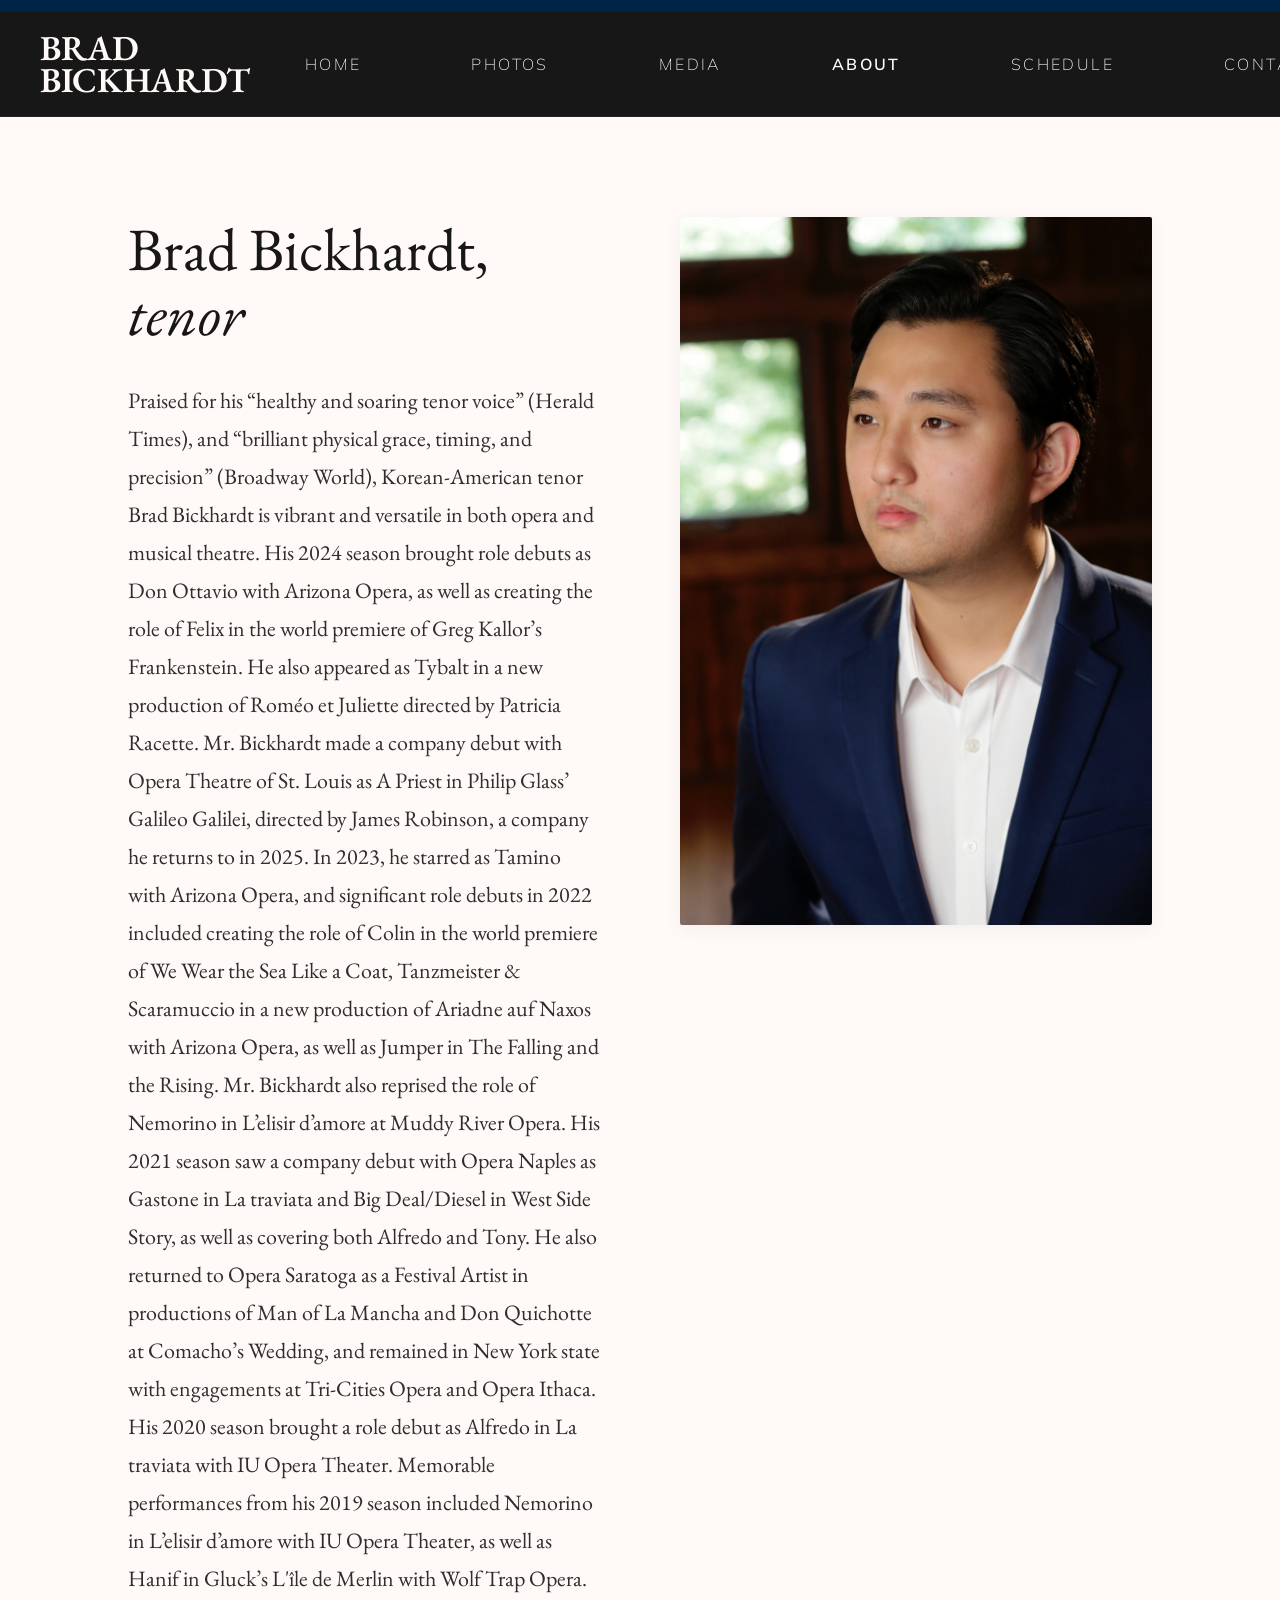
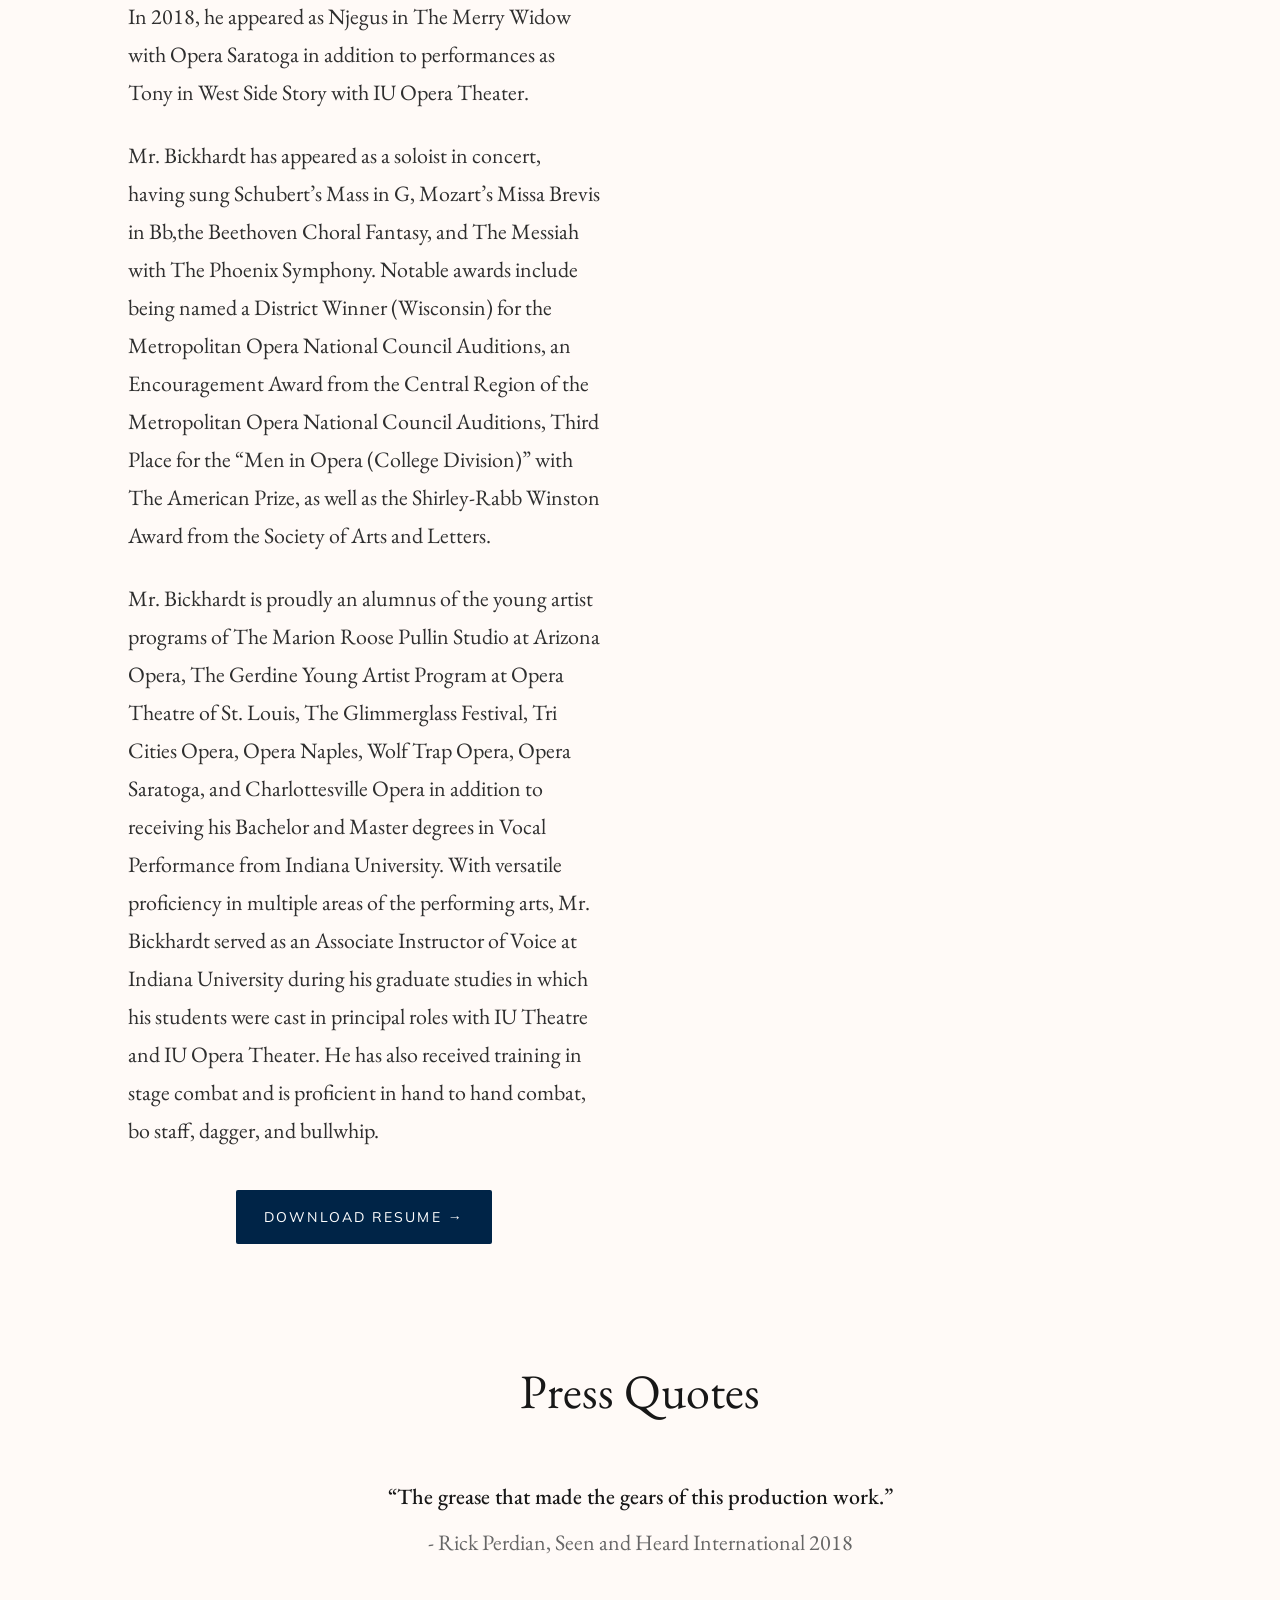
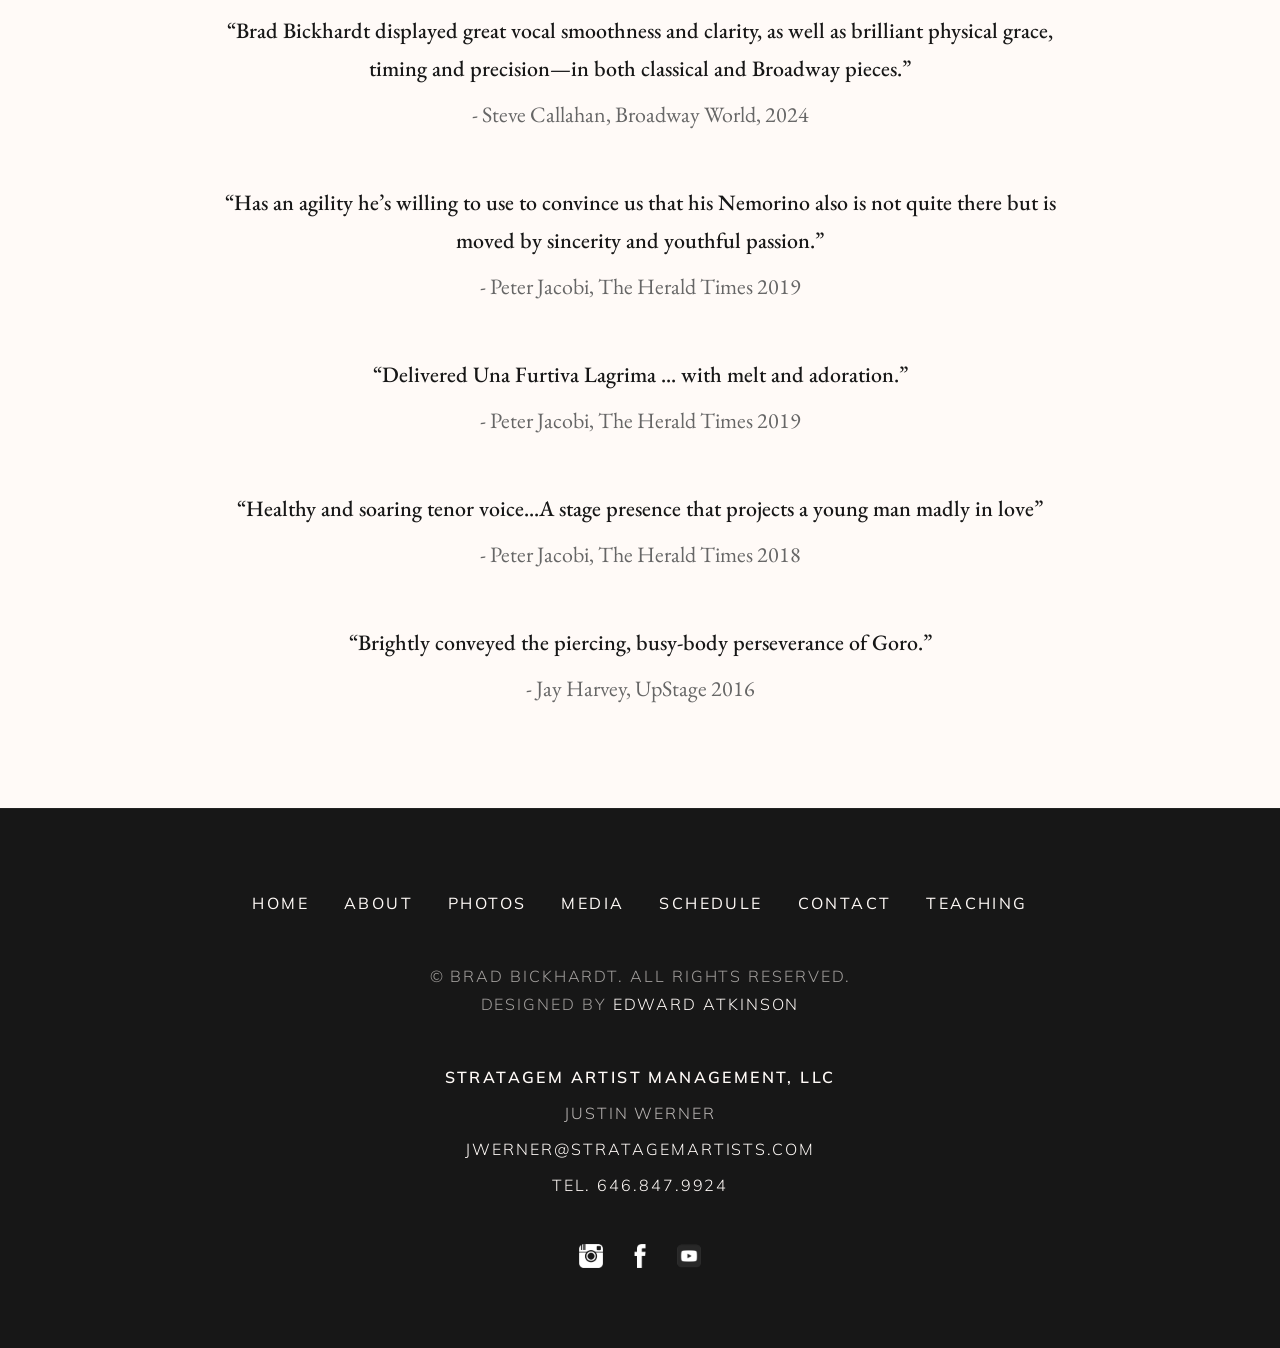
==== commit 709fa3fc: "Add files via upload" ====
--- a/about/index.html
+++ b/about/index.html
@@ -26,10 +26,10 @@
       <!-- 2. Navigation Menu (Middle) -->
       <nav class="nav-menu">
         <ul class="nav-list">
-          <li><a href="../" class="nav-link active">HOME</a></li>
+          <li><a href="../" class="nav-link">HOME</a></li>
           <li><a href="../photos/" class="nav-link">PHOTOS</a></li>
           <li><a href="../media/" class="nav-link">MEDIA</a></li>
-          <li><a href="../about/" class="nav-link">ABOUT</a></li>
+          <li><a href="../about/" class="nav-link active">ABOUT</a></li>
           <li><a href="../schedule/" class="nav-link">SCHEDULE</a></li>
           <li><a href="../contact/" class="nav-link">CONTACT</a></li>
           <li><a href="../teaching/" class="nav-link">TEACHING</a></li>
